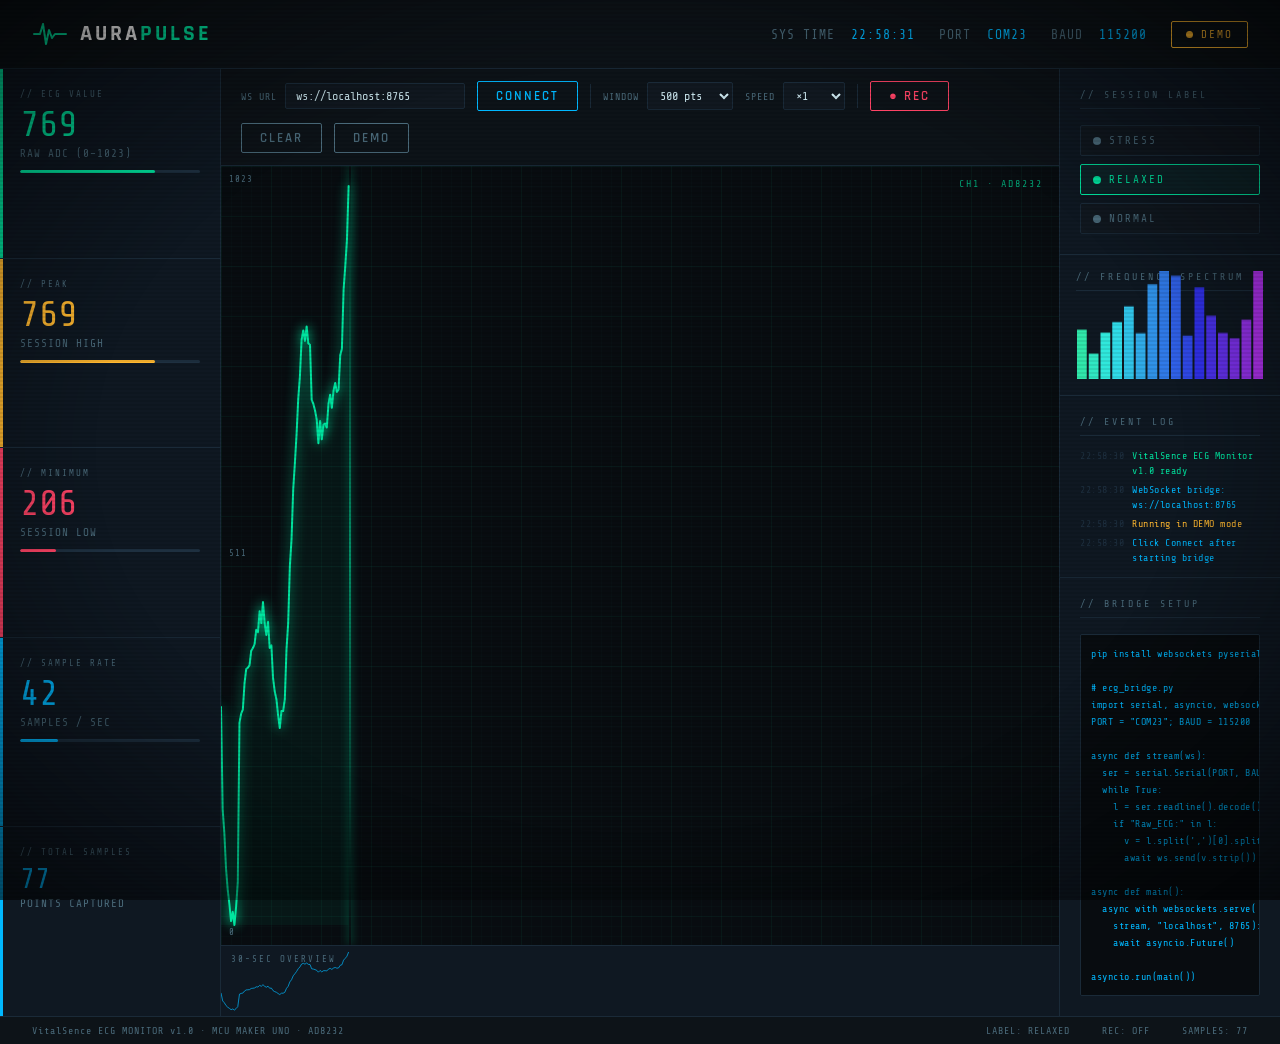
==== ecg_live_view/ecg_viewer.html @ 626c895f "Data archive" ====
<!DOCTYPE html>
<html lang="en">
<head>
<meta charset="UTF-8" />
<meta name="viewport" content="width=device-width, initial-scale=1.0"/>
<title>VitalSence — Live ECG Monitor</title>
<link href="https://fonts.googleapis.com/css2?family=Share+Tech+Mono&family=Rajdhani:wght@300;400;500;600;700&display=swap" rel="stylesheet"/>
<style>
  :root {
    --bg: #080c10;
    --bg2: #0d1318;
    --bg3: #111820;
    --panel: #0f1822;
    --border: #1a2a38;
    --accent: #00e5a0;
    --accent2: #00b8ff;
    --accent3: #ff4466;
    --warn: #ffb830;
    --text: #cde8f0;
    --muted: #4a6a7a;
    --dim: #1e3040;
    --mono: 'Share Tech Mono', monospace;
    --head: 'Rajdhani', sans-serif;
  }

  *, *::before, *::after { box-sizing: border-box; margin: 0; padding: 0; }

  body {
    background: var(--bg);
    color: var(--text);
    font-family: var(--head);
    min-height: 100vh;
    overflow-x: hidden;
    position: relative;
  }

  /* Scanline overlay */
  body::before {
    content: '';
    position: fixed;
    inset: 0;
    background: repeating-linear-gradient(
      0deg,
      transparent,
      transparent 2px,
      rgba(0,0,0,0.08) 2px,
      rgba(0,0,0,0.08) 4px
    );
    pointer-events: none;
    z-index: 1000;
  }

  /* Vignette */
  body::after {
    content: '';
    position: fixed;
    inset: 0;
    background: radial-gradient(ellipse at center, transparent 60%, rgba(0,0,0,0.6) 100%);
    pointer-events: none;
    z-index: 999;
  }

  /* ─── HEADER ─── */
  header {
    display: flex;
    align-items: center;
    justify-content: space-between;
    padding: 1rem 2rem;
    border-bottom: 1px solid var(--border);
    background: var(--bg2);
    position: relative;
  }

  .logo {
    display: flex;
    align-items: center;
    gap: 12px;
  }

  .logo-icon {
    width: 36px; height: 36px;
    position: relative;
  }

  .logo-icon svg { width: 100%; height: 100%; }

  .logo-text {
    font-family: var(--head);
    font-size: 22px;
    font-weight: 700;
    letter-spacing: 3px;
    text-transform: uppercase;
    color: #fff;
  }

  .logo-text span { color: var(--accent); }

  .header-right {
    display: flex;
    align-items: center;
    gap: 1.5rem;
  }

  .time-display {
    font-family: var(--mono);
    font-size: 13px;
    color: var(--muted);
    letter-spacing: 1px;
  }

  #clock { color: var(--accent2); }

  /* status pill */
  .status-pill {
    display: flex;
    align-items: center;
    gap: 8px;
    padding: 6px 14px;
    border-radius: 2px;
    border: 1px solid;
    font-family: var(--mono);
    font-size: 11px;
    letter-spacing: 2px;
    text-transform: uppercase;
    transition: all 0.3s;
  }

  .status-pill.demo { border-color: var(--warn); color: var(--warn); }
  .status-pill.connected { border-color: var(--accent); color: var(--accent); }
  .status-pill.disconnected { border-color: var(--accent3); color: var(--accent3); }

  .dot {
    width: 7px; height: 7px;
    border-radius: 50%;
    background: currentColor;
    animation: blink 1.2s infinite;
  }

  @keyframes blink { 0%,100%{opacity:1} 50%{opacity:0.2} }

  /* ─── LAYOUT ─── */
  .container {
    display: grid;
    grid-template-columns: 220px 1fr 220px;
    grid-template-rows: auto auto auto;
    gap: 1px;
    background: var(--border);
    min-height: calc(100vh - 62px);
  }

  .panel {
    background: var(--panel);
    padding: 1.25rem;
  }

  .panel-label {
    font-family: var(--mono);
    font-size: 10px;
    letter-spacing: 3px;
    color: var(--muted);
    text-transform: uppercase;
    margin-bottom: 1rem;
    padding-bottom: 8px;
    border-bottom: 1px solid var(--border);
  }

  /* ─── VITALS SIDEBAR ─── */
  .sidebar-left {
    grid-column: 1;
    grid-row: 1 / 4;
    display: flex;
    flex-direction: column;
    gap: 1px;
    background: var(--border);
  }

  .vital-block {
    background: var(--panel);
    padding: 1.25rem;
    flex: 1;
    position: relative;
    overflow: hidden;
  }

  .vital-block::before {
    content: '';
    position: absolute;
    left: 0; top: 0; bottom: 0;
    width: 3px;
    background: var(--accent);
  }

  .vital-block.warn::before { background: var(--warn); }
  .vital-block.danger::before { background: var(--accent3); }
  .vital-block.info::before { background: var(--accent2); }

  .vital-label {
    font-family: var(--mono);
    font-size: 9px;
    letter-spacing: 2px;
    color: var(--muted);
    text-transform: uppercase;
    margin-bottom: 0.5rem;
  }

  .vital-value {
    font-family: var(--mono);
    font-size: 36px;
    font-weight: 400;
    line-height: 1;
    color: var(--accent);
    transition: color 0.3s;
  }

  .vital-block.warn .vital-value { color: var(--warn); }
  .vital-block.danger .vital-value { color: var(--accent3); }
  .vital-block.info .vital-value { color: var(--accent2); }

  .vital-unit {
    font-family: var(--mono);
    font-size: 11px;
    color: var(--muted);
    margin-top: 4px;
    letter-spacing: 1px;
  }

  .mini-bar {
    margin-top: 10px;
    height: 3px;
    background: var(--dim);
    border-radius: 2px;
    overflow: hidden;
  }

  .mini-bar-fill {
    height: 100%;
    background: var(--accent);
    border-radius: 2px;
    transition: width 0.4s ease;
  }

  .vital-block.warn .mini-bar-fill { background: var(--warn); }
  .vital-block.danger .mini-bar-fill { background: var(--accent3); }
  .vital-block.info .mini-bar-fill { background: var(--accent2); }

  /* ─── MAIN ECG ─── */
  .main-area {
    grid-column: 2;
    grid-row: 1 / 4;
    display: flex;
    flex-direction: column;
    background: var(--border);
    gap: 1px;
  }

  .ecg-container {
    background: var(--bg);
    position: relative;
    flex: 1;
    overflow: hidden;
  }

  /* ECG grid lines */
  .ecg-grid {
    position: absolute;
    inset: 0;
    background-image:
      linear-gradient(rgba(0,229,160,0.04) 1px, transparent 1px),
      linear-gradient(90deg, rgba(0,229,160,0.04) 1px, transparent 1px),
      linear-gradient(rgba(0,229,160,0.02) 1px, transparent 1px),
      linear-gradient(90deg, rgba(0,229,160,0.02) 1px, transparent 1px);
    background-size: 50px 50px, 50px 50px, 10px 10px, 10px 10px;
    pointer-events: none;
  }

  #ecgCanvas {
    position: absolute;
    inset: 0;
    width: 100%;
    height: 100%;
  }

  /* Sweep line glow */
  #sweepLine {
    position: absolute;
    top: 0; bottom: 0;
    width: 2px;
    background: linear-gradient(to bottom, transparent, var(--accent), transparent);
    opacity: 0.6;
    pointer-events: none;
    box-shadow: 0 0 8px var(--accent);
  }

  .ecg-label-y {
    position: absolute;
    left: 8px;
    font-family: var(--mono);
    font-size: 9px;
    color: var(--muted);
    letter-spacing: 1px;
    pointer-events: none;
  }

  .channel-tag {
    position: absolute;
    top: 12px;
    right: 16px;
    font-family: var(--mono);
    font-size: 10px;
    color: var(--accent);
    letter-spacing: 2px;
    opacity: 0.7;
    pointer-events: none;
  }

  /* mini sparkline strip */
  .sparkline-panel {
    background: var(--panel);
    height: 70px;
    position: relative;
    overflow: hidden;
  }

  #sparkCanvas {
    position: absolute;
    inset: 0;
    width: 100%; height: 100%;
  }

  .spark-label {
    position: absolute;
    left: 10px; top: 8px;
    font-family: var(--mono);
    font-size: 9px;
    color: var(--muted);
    letter-spacing: 2px;
    text-transform: uppercase;
  }

  /* toolbar */
  .toolbar {
    background: var(--bg2);
    padding: 0.75rem 1.25rem;
    display: flex;
    align-items: center;
    gap: 12px;
    flex-wrap: wrap;
  }

  .toolbar-group {
    display: flex;
    align-items: center;
    gap: 8px;
  }

  .tb-label {
    font-family: var(--mono);
    font-size: 10px;
    color: var(--muted);
    letter-spacing: 1px;
    text-transform: uppercase;
    white-space: nowrap;
  }

  .tb-input {
    background: var(--bg3);
    border: 1px solid var(--border);
    color: var(--text);
    font-family: var(--mono);
    font-size: 12px;
    padding: 5px 10px;
    border-radius: 2px;
    outline: none;
    transition: border-color 0.2s;
  }

  .tb-input:focus { border-color: var(--accent2); }

  .tb-select {
    background: var(--bg3);
    border: 1px solid var(--border);
    color: var(--text);
    font-family: var(--mono);
    font-size: 12px;
    padding: 5px 8px;
    border-radius: 2px;
    outline: none;
    cursor: pointer;
  }

  .btn {
    font-family: var(--head);
    font-size: 13px;
    font-weight: 600;
    letter-spacing: 2px;
    text-transform: uppercase;
    padding: 6px 18px;
    border: 1px solid;
    background: transparent;
    cursor: pointer;
    border-radius: 2px;
    transition: all 0.2s;
  }

  .btn-connect { border-color: var(--accent2); color: var(--accent2); }
  .btn-connect:hover { background: rgba(0,184,255,0.1); }
  .btn-connect.active { background: rgba(0,184,255,0.15); border-color: var(--accent2); }

  .btn-record { border-color: var(--accent3); color: var(--accent3); }
  .btn-record:hover { background: rgba(255,68,102,0.1); }
  .btn-record.recording { background: rgba(255,68,102,0.15); animation: rec-pulse 1s infinite; }

  @keyframes rec-pulse { 0%,100%{box-shadow:0 0 0 0 rgba(255,68,102,0.4)} 50%{box-shadow:0 0 0 6px rgba(255,68,102,0)} }

  .btn-clear { border-color: var(--muted); color: var(--muted); }
  .btn-clear:hover { border-color: var(--text); color: var(--text); }

  .divider { width: 1px; height: 24px; background: var(--border); }

  /* ─── RIGHT SIDEBAR ─── */
  .sidebar-right {
    grid-column: 3;
    grid-row: 1 / 4;
    display: flex;
    flex-direction: column;
    background: var(--border);
    gap: 1px;
  }

  /* Log panel */
  .log-panel {
    background: var(--panel);
    flex: 1;
    display: flex;
    flex-direction: column;
    overflow: hidden;
  }

  .log-panel .panel-label { margin: 1.25rem 1.25rem 0; padding-bottom: 8px; border-bottom: 1px solid var(--border); margin-bottom: 0; }

  .log-entries {
    flex: 1;
    overflow-y: auto;
    padding: 0.75rem 1.25rem;
    display: flex;
    flex-direction: column;
    gap: 4px;
  }

  .log-entries::-webkit-scrollbar { width: 4px; }
  .log-entries::-webkit-scrollbar-track { background: var(--bg); }
  .log-entries::-webkit-scrollbar-thumb { background: var(--dim); border-radius: 2px; }

  .log-entry {
    font-family: var(--mono);
    font-size: 10px;
    letter-spacing: 0.5px;
    color: var(--muted);
    display: flex;
    gap: 8px;
    align-items: flex-start;
    line-height: 1.5;
    animation: fadeIn 0.3s ease;
  }

  @keyframes fadeIn { from { opacity: 0; transform: translateY(4px); } to { opacity: 1; transform: none; } }

  .log-time { color: var(--dim); flex-shrink: 0; }
  .log-entry.ok .log-msg { color: var(--accent); }
  .log-entry.warn .log-msg { color: var(--warn); }
  .log-entry.err .log-msg { color: var(--accent3); }
  .log-entry.info .log-msg { color: var(--accent2); }

  /* FFT mini panel */
  .fft-panel {
    background: var(--panel);
    padding: 1rem;
    height: 140px;
    position: relative;
    overflow: hidden;
  }

  #fftCanvas {
    position: absolute;
    inset: 1rem;
    width: calc(100% - 2rem);
    height: calc(100% - 2rem);
  }

  /* Label strip panel */
  .label-panel {
    background: var(--panel);
    padding: 1.25rem;
  }

  .label-btns {
    display: flex;
    flex-direction: column;
    gap: 8px;
    margin-top: 10px;
  }

  .label-btn {
    font-family: var(--mono);
    font-size: 11px;
    letter-spacing: 2px;
    text-transform: uppercase;
    padding: 8px 12px;
    border: 1px solid var(--border);
    background: var(--bg3);
    color: var(--muted);
    cursor: pointer;
    border-radius: 2px;
    text-align: left;
    transition: all 0.2s;
    display: flex;
    align-items: center;
    gap: 8px;
  }

  .label-btn:hover { border-color: var(--accent2); color: var(--text); }
  .label-btn.active { border-color: var(--accent); color: var(--accent); background: rgba(0,229,160,0.05); }
  .label-btn.stress.active { border-color: var(--accent3); color: var(--accent3); background: rgba(255,68,102,0.05); }
  .label-btn.relaxed.active { border-color: var(--accent); color: var(--accent); background: rgba(0,229,160,0.05); }
  .label-btn.normal.active { border-color: var(--accent2); color: var(--accent2); background: rgba(0,184,255,0.05); }

  .label-dot { width: 8px; height: 8px; border-radius: 50%; background: currentColor; }

  /* Bridge instructions */
  .bridge-panel {
    background: var(--panel);
    padding: 1.25rem;
  }

  .code-block {
    background: var(--bg);
    border: 1px solid var(--border);
    border-radius: 2px;
    padding: 10px;
    font-family: var(--mono);
    font-size: 10px;
    color: var(--accent2);
    letter-spacing: 0.5px;
    line-height: 1.7;
    margin-top: 10px;
    white-space: pre;
    overflow-x: auto;
  }

  /* Footer */
  footer {
    grid-column: 1 / 4;
    background: var(--bg2);
    border-top: 1px solid var(--border);
    padding: 0.5rem 2rem;
    display: flex;
    align-items: center;
    justify-content: space-between;
    font-family: var(--mono);
    font-size: 10px;
    color: var(--muted);
    letter-spacing: 1px;
  }

  .footer-right { display: flex; gap: 2rem; }

  /* Pulse animation on the ECG value */
  @keyframes pulse-green {
    0% { text-shadow: 0 0 0 transparent; }
    50% { text-shadow: 0 0 12px var(--accent); }
    100% { text-shadow: 0 0 0 transparent; }
  }

  .pulse { animation: pulse-green 0.2s ease; }

  /* Alert overlay */
  .alert-banner {
    display: none;
    position: fixed;
    bottom: 60px;
    left: 50%;
    transform: translateX(-50%);
    background: var(--bg2);
    border: 1px solid var(--accent3);
    color: var(--accent3);
    font-family: var(--mono);
    font-size: 12px;
    letter-spacing: 2px;
    padding: 10px 24px;
    border-radius: 2px;
    z-index: 900;
    animation: slideUp 0.3s ease;
    text-transform: uppercase;
  }

  @keyframes slideUp { from { opacity: 0; transform: translateX(-50%) translateY(10px); } to { opacity: 1; transform: translateX(-50%) translateY(0); } }
</style>
</head>
<body>

<!-- ─── HEADER ─── -->
<header>
  <div class="logo">
    <div class="logo-icon">
      <svg viewBox="0 0 36 36" fill="none">
        <rect width="36" height="36" rx="3" fill="#0d1318"/>
        <polyline points="2,18 8,18 11,8 14,28 17,14 20,22 23,18 34,18"
          stroke="#00e5a0" stroke-width="2" stroke-linecap="round" stroke-linejoin="round"/>
      </svg>
    </div>
    <div class="logo-text">Aura<span>Pulse</span></div>
  </div>
  <div class="header-right">
    <div class="time-display">SYS TIME &nbsp;<span id="clock">--:--:--</span></div>
    <div class="time-display">PORT &nbsp;<span style="color:var(--accent2)">COM23</span></div>
    <div class="time-display">BAUD &nbsp;<span style="color:var(--accent2)">115200</span></div>
    <div class="status-pill demo" id="statusPill">
      <div class="dot"></div>
      <span id="statusText">DEMO</span>
    </div>
  </div>
</header>

<!-- ─── MAIN GRID ─── -->
<div class="container">

  <!-- LEFT SIDEBAR -->
  <div class="sidebar-left">
    <div class="vital-block">
      <div class="vital-label">// ECG VALUE</div>
      <div class="vital-value" id="vCurrent">—</div>
      <div class="vital-unit">RAW ADC (0–1023)</div>
      <div class="mini-bar"><div class="mini-bar-fill" id="barCurrent" style="width:50%"></div></div>
    </div>
    <div class="vital-block warn">
      <div class="vital-label">// PEAK</div>
      <div class="vital-value" id="vPeak">—</div>
      <div class="vital-unit">SESSION HIGH</div>
      <div class="mini-bar"><div class="mini-bar-fill" id="barPeak" style="width:80%"></div></div>
    </div>
    <div class="vital-block danger">
      <div class="vital-label">// MINIMUM</div>
      <div class="vital-value" id="vMin">—</div>
      <div class="vital-unit">SESSION LOW</div>
      <div class="mini-bar"><div class="mini-bar-fill" id="barMin" style="width:20%"></div></div>
    </div>
    <div class="vital-block info">
      <div class="vital-label">// SAMPLE RATE</div>
      <div class="vital-value" id="vSps">—</div>
      <div class="vital-unit">SAMPLES / SEC</div>
      <div class="mini-bar"><div class="mini-bar-fill" id="barSps" style="width:0%"></div></div>
    </div>
    <div class="vital-block info" style="--accent:var(--accent2)">
      <div class="vital-label">// TOTAL SAMPLES</div>
      <div class="vital-value" id="vTotal" style="color:var(--accent2);font-size:28px">0</div>
      <div class="vital-unit">POINTS CAPTURED</div>
    </div>
  </div>

  <!-- MAIN ECG AREA -->
  <div class="main-area">

    <!-- TOOLBAR -->
    <div class="toolbar">
      <div class="toolbar-group">
        <span class="tb-label">WS URL</span>
        <input class="tb-input" id="wsUrl" type="text" value="ws://localhost:8765" style="width:180px"/>
      </div>
      <button class="btn btn-connect" id="connectBtn" onclick="toggleConnect()">Connect</button>
      <div class="divider"></div>
      <div class="toolbar-group">
        <span class="tb-label">Window</span>
        <select class="tb-select" id="windowSel" onchange="updateWindow()">
          <option value="200">200 pts</option>
          <option value="500" selected>500 pts</option>
          <option value="1000">1000 pts</option>
          <option value="2000">2000 pts</option>
        </select>
      </div>
      <div class="toolbar-group">
        <span class="tb-label">Speed</span>
        <select class="tb-select" id="speedSel">
          <option value="1">×1</option>
          <option value="2">×2</option>
          <option value="0.5">×0.5</option>
        </select>
      </div>
      <div class="divider"></div>
      <button class="btn btn-record" id="recordBtn" onclick="toggleRecord()">● Rec</button>
      <button class="btn btn-clear" onclick="clearAll()">Clear</button>
      <button class="btn btn-clear" onclick="toggleDemo()">Demo</button>
    </div>

    <!-- MAIN CANVAS -->
    <div class="ecg-container" style="flex:1">
      <div class="ecg-grid"></div>
      <canvas id="ecgCanvas"></canvas>
      <div id="sweepLine"></div>
      <div class="ecg-label-y" style="top:8px">1023</div>
      <div class="ecg-label-y" style="top:calc(50% - 8px)">511</div>
      <div class="ecg-label-y" style="bottom:8px">0</div>
      <div class="channel-tag">CH1 · AD8232</div>
    </div>

    <!-- SPARKLINE -->
    <div class="sparkline-panel">
      <div class="spark-label">30-SEC OVERVIEW</div>
      <canvas id="sparkCanvas"></canvas>
    </div>

  </div>

  <!-- RIGHT SIDEBAR -->
  <div class="sidebar-right">

    <!-- LABEL PANEL -->
    <div class="label-panel">
      <div class="panel-label">// Session Label</div>
      <div class="label-btns">
        <button class="label-btn stress" id="lbl-stress" onclick="setLabel('stress')">
          <div class="label-dot"></div> Stress
        </button>
        <button class="label-btn relaxed active" id="lbl-relaxed" onclick="setLabel('relaxed')">
          <div class="label-dot"></div> Relaxed
        </button>
        <button class="label-btn normal" id="lbl-normal" onclick="setLabel('normal')">
          <div class="label-dot"></div> Normal
        </button>
      </div>
    </div>

    <!-- FFT PANEL -->
    <div class="fft-panel">
      <div class="panel-label" style="margin:0 0 8px">// Frequency Spectrum</div>
      <canvas id="fftCanvas"></canvas>
    </div>

    <!-- LOG PANEL -->
    <div class="log-panel">
      <div class="panel-label">// Event Log</div>
      <div class="log-entries" id="logEntries"></div>
    </div>

    <!-- BRIDGE INSTRUCTIONS -->
    <div class="bridge-panel">
      <div class="panel-label">// Bridge Setup</div>
      <div class="code-block">pip install websockets pyserial

# ecg_bridge.py
import serial, asyncio, websockets
PORT = "COM23"; BAUD = 115200

async def stream(ws):
  ser = serial.Serial(PORT, BAUD)
  while True:
    l = ser.readline().decode()
    if "Raw_ECG:" in l:
      v = l.split(',')[0].split(':')[1]
      await ws.send(v.strip())

async def main():
  async with websockets.serve(
    stream, "localhost", 8765):
    await asyncio.Future()

asyncio.run(main())</div>
    </div>

  </div>

</div>

<!-- FOOTER -->
<footer>
  <span>VitalSence ECG MONITOR v1.0 · MCU MAKER UNO · AD8232</span>
  <div class="footer-right">
    <span id="footLabel">LABEL: RELAXED</span>
    <span id="footRecording">REC: OFF</span>
    <span id="footSamples">SAMPLES: 0</span>
  </div>
</footer>

<div class="alert-banner" id="alertBanner"></div>

<script>
// ─── STATE ───────────────────────────────────────────────────────
let buf = [], MAX = 500;
let peak = -Infinity, minVal = Infinity;
let totalSamples = 0, spsCount = 0, sps = 0;
let lastSecond = Date.now();
let ws = null, connected = false;
let demoMode = true, demoTimer = null;
let recording = false, recordedData = [];
let currentLabel = 'relaxed';
let sweepPos = 0;
let animFrame;

// ─── CANVAS SETUP ────────────────────────────────────────────────
const ecgCanvas = document.getElementById('ecgCanvas');
const ctx = ecgCanvas.getContext('2d');
const sparkCanvas = document.getElementById('sparkCanvas');
const sCtx = sparkCanvas.getContext('2d');
const fftCanvas = document.getElementById('fftCanvas');
const fCtx = fftCanvas.getContext('2d');

function resizeCanvases() {
  const ecgEl = ecgCanvas.parentElement;
  ecgCanvas.width = ecgEl.offsetWidth;
  ecgCanvas.height = ecgEl.offsetHeight;
  sparkCanvas.width = sparkCanvas.parentElement.offsetWidth;
  sparkCanvas.height = sparkCanvas.parentElement.offsetHeight;
  fftCanvas.width = fftCanvas.parentElement.offsetWidth - 32;
  fftCanvas.height = fftCanvas.parentElement.offsetHeight - 40;
}

window.addEventListener('resize', resizeCanvases);
setTimeout(resizeCanvases, 100);

// ─── CLOCK ───────────────────────────────────────────────────────
function updateClock() {
  document.getElementById('clock').textContent = new Date().toTimeString().slice(0,8);
}
setInterval(updateClock, 1000);
updateClock();

// ─── LOG ─────────────────────────────────────────────────────────
function log(msg, type='info') {
  const entries = document.getElementById('logEntries');
  const t = new Date().toTimeString().slice(0,8);
  const div = document.createElement('div');
  div.className = 'log-entry ' + type;
  div.innerHTML = `<span class="log-time">${t}</span><span class="log-msg">${msg}</span>`;
  entries.appendChild(div);
  entries.scrollTop = entries.scrollHeight;
  if (entries.children.length > 60) entries.removeChild(entries.firstChild);
}

// ─── DATA POINT ──────────────────────────────────────────────────
function addPoint(v) {
  v = Math.max(0, Math.min(1023, parseInt(v)));
  if (isNaN(v)) return;

  buf.push(v);
  if (buf.length > MAX) buf.shift();
  totalSamples++;
  spsCount++;

  if (v > peak) { peak = v; }
  if (v < minVal) { minVal = v; }

  if (recording) recordedData.push({ t: Date.now(), v, label: currentLabel });

  const now = Date.now();
  if (now - lastSecond >= 1000) {
    sps = spsCount; spsCount = 0; lastSecond = now;
    document.getElementById('vSps').textContent = sps;
    document.getElementById('barSps').style.width = Math.min(100, sps / 2) + '%';
  }

  // Update vitals
  document.getElementById('vCurrent').textContent = v;
  document.getElementById('barCurrent').style.width = (v / 1023 * 100) + '%';
  document.getElementById('vPeak').textContent = peak === -Infinity ? '—' : peak;
  document.getElementById('barPeak').style.width = peak === -Infinity ? '0%' : (peak / 1023 * 100) + '%';
  document.getElementById('vMin').textContent = minVal === Infinity ? '—' : minVal;
  document.getElementById('barMin').style.width = minVal === Infinity ? '0%' : (minVal / 1023 * 100) + '%';
  document.getElementById('vTotal').textContent = totalSamples.toLocaleString();
  document.getElementById('footSamples').textContent = 'SAMPLES: ' + totalSamples.toLocaleString();
}

// ─── DRAW ECG ────────────────────────────────────────────────────
function drawECG() {
  const W = ecgCanvas.width, H = ecgCanvas.height;
  ctx.clearRect(0, 0, W, H);
  if (buf.length < 2) { requestAnimationFrame(drawECG); return; }

  // Fade trailing fill
  ctx.fillStyle = 'rgba(8,12,16,0.0)';
  ctx.fillRect(0, 0, W, H);

  const pad = 20;
  const mn = Math.min(...buf), mx = Math.max(...buf);
  const range = mx - mn || 1;

  // Glow line
  ctx.shadowBlur = 12;
  ctx.shadowColor = '#00e5a0';
  ctx.beginPath();
  ctx.strokeStyle = '#00e5a0';
  ctx.lineWidth = 2;
  ctx.lineJoin = 'round';
  ctx.lineCap = 'round';

  buf.forEach((v, i) => {
    const x = (i / (MAX - 1)) * W;
    const y = pad + (1 - (v - mn) / range) * (H - pad * 2);
    i === 0 ? ctx.moveTo(x, y) : ctx.lineTo(x, y);
  });
  ctx.stroke();
  ctx.shadowBlur = 0;

  // Fill area
  ctx.beginPath();
  ctx.strokeStyle = 'transparent';
  buf.forEach((v, i) => {
    const x = (i / (MAX - 1)) * W;
    const y = pad + (1 - (v - mn) / range) * (H - pad * 2);
    i === 0 ? ctx.moveTo(x, y) : ctx.lineTo(x, y);
  });
  const lastX = ((buf.length - 1) / (MAX - 1)) * W;
  ctx.lineTo(lastX, H - pad);
  ctx.lineTo(0, H - pad);
  ctx.closePath();
  ctx.fillStyle = 'rgba(0,229,160,0.05)';
  ctx.fill();

  // Zero line
  ctx.beginPath();
  ctx.strokeStyle = 'rgba(0,229,160,0.1)';
  ctx.lineWidth = 1;
  const zy = pad + (1 - (0 - mn) / range) * (H - pad * 2);
  ctx.moveTo(0, zy); ctx.lineTo(W, zy);
  ctx.stroke();

  // Sweep line position
  const sx = ((buf.length - 1) / (MAX - 1)) * W;
  document.getElementById('sweepLine').style.left = sx + 'px';

  // Draw spark
  drawSpark();
  drawFFT();

  animFrame = requestAnimationFrame(drawECG);
}

// ─── SPARKLINE ───────────────────────────────────────────────────
function drawSpark() {
  const W = sparkCanvas.width, H = sparkCanvas.height;
  sCtx.clearRect(0, 0, W, H);
  if (buf.length < 2) return;

  const mn = Math.min(...buf), mx = Math.max(...buf);
  const range = mx - mn || 1;
  const pad = 6;

  sCtx.beginPath();
  sCtx.strokeStyle = 'rgba(0,184,255,0.7)';
  sCtx.lineWidth = 1;
  buf.forEach((v, i) => {
    const x = (i / (MAX - 1)) * W;
    const y = pad + (1 - (v - mn) / range) * (H - pad * 2);
    i === 0 ? sCtx.moveTo(x, y) : sCtx.lineTo(x, y);
  });
  sCtx.stroke();
}

// ─── SIMPLE FFT BAR CHART ────────────────────────────────────────
function drawFFT() {
  const W = fftCanvas.width, H = fftCanvas.height;
  if (W <= 0 || H <= 0) return;
  fCtx.clearRect(0, 0, W, H);
  if (buf.length < 64) return;

  const N = 64;
  const slice = buf.slice(-N);
  const bars = 16;
  const barW = W / bars - 2;

  for (let b = 0; b < bars; b++) {
    let sum = 0;
    const start = Math.floor(b * N / bars);
    const end = Math.floor((b + 1) * N / bars);
    for (let i = start; i < end; i++) {
      const dx = slice[i] - (slice[i - 1] || slice[i]);
      sum += dx * dx;
    }
    const amp = Math.sqrt(sum / (end - start)) / 50;
    const h = Math.min(H, amp * H * 2);
    const x = b * (W / bars) + 1;
    const hue = 160 + b * 8;
    fCtx.fillStyle = `hsl(${hue}, 80%, 55%)`;
    fCtx.fillRect(x, H - h, barW, h);
  }
}

// ─── DEMO ────────────────────────────────────────────────────────
function demoTick() {
  const t = Date.now() / 1000;
  const speed = parseFloat(document.getElementById('speedSel').value) || 1;
  const v = Math.round(
    512 +
    200 * Math.sin(t * 1.5 * speed) +
    80  * Math.sin(t * 9 * speed) +
    30  * Math.sin(t * 15 * speed) +
    (Math.random() - 0.5) * 20
  );
  addPoint(v);
  demoTimer = setTimeout(demoTick, 16);
}

function toggleDemo() {
  demoMode = !demoMode;
  if (demoMode) {
    demoTick();
    setStatus('demo');
    log('Demo mode enabled', 'warn');
  } else {
    clearTimeout(demoTimer);
    log('Demo mode disabled', 'info');
  }
}

// ─── WEBSOCKET ───────────────────────────────────────────────────
function toggleConnect() {
  if (connected) {
    ws && ws.close();
    return;
  }
  const url = document.getElementById('wsUrl').value.trim();
  try {
    ws = new WebSocket(url);
    ws.onopen = () => {
      connected = true;
      demoMode = false;
      clearTimeout(demoTimer);
      setStatus('connected');
      document.getElementById('connectBtn').textContent = 'Disconnect';
      document.getElementById('connectBtn').classList.add('active');
      log('Connected → ' + url, 'ok');
    };
    ws.onmessage = e => addPoint(e.data.trim());
    ws.onerror = () => log('Connection error. Is bridge running?', 'err');
    ws.onclose = () => {
      connected = false;
      setStatus('disconnected');
      document.getElementById('connectBtn').textContent = 'Connect';
      document.getElementById('connectBtn').classList.remove('active');
      log('Disconnected from bridge', 'warn');
    };
  } catch(e) { log('Invalid WebSocket URL', 'err'); }
}

// ─── STATUS ──────────────────────────────────────────────────────
function setStatus(s) {
  const pill = document.getElementById('statusPill');
  const txt = document.getElementById('statusText');
  pill.className = 'status-pill ' + s;
  txt.textContent = s.toUpperCase();
}

// ─── RECORD ──────────────────────────────────────────────────────
function toggleRecord() {
  recording = !recording;
  const btn = document.getElementById('recordBtn');
  if (recording) {
    recordedData = [];
    btn.classList.add('recording');
    btn.textContent = '■ Stop';
    log('Recording started [' + currentLabel.toUpperCase() + ']', 'ok');
    document.getElementById('footRecording').textContent = 'REC: ON ●';
  } else {
    btn.classList.remove('recording');
    btn.textContent = '● Rec';
    log('Recording stopped. ' + recordedData.length + ' pts saved.', 'warn');
    document.getElementById('footRecording').textContent = 'REC: OFF';
    if (recordedData.length > 0) exportCSV();
  }
}

function exportCSV() {
  const rows = ['timestamp,raw_ecg,label', ...recordedData.map(d => `${d.t},${d.v},${d.label}`)];
  const blob = new Blob([rows.join('\n')], { type: 'text/csv' });
  const a = document.createElement('a');
  a.href = URL.createObjectURL(blob);
  a.download = `ecg_${currentLabel}_${Date.now()}.csv`;
  a.click();
  log('CSV exported: ecg_' + currentLabel + '_' + Date.now() + '.csv', 'ok');
}

// ─── LABEL ───────────────────────────────────────────────────────
function setLabel(label) {
  currentLabel = label;
  ['stress', 'relaxed', 'normal'].forEach(l => {
    document.getElementById('lbl-' + l).className = 'label-btn ' + l + (l === label ? ' active' : '');
  });
  document.getElementById('footLabel').textContent = 'LABEL: ' + label.toUpperCase();
  log('Label set → ' + label.toUpperCase(), 'info');
}

// ─── CONTROLS ────────────────────────────────────────────────────
function updateWindow() {
  MAX = parseInt(document.getElementById('windowSel').value);
  while (buf.length > MAX) buf.shift();
}

function clearAll() {
  buf = []; peak = -Infinity; minVal = Infinity; totalSamples = 0;
  document.getElementById('vCurrent').textContent = '—';
  document.getElementById('vPeak').textContent = '—';
  document.getElementById('vMin').textContent = '—';
  document.getElementById('vTotal').textContent = '0';
  log('Display cleared', 'warn');
}

// ─── ALERT ───────────────────────────────────────────────────────
function showAlert(msg) {
  const b = document.getElementById('alertBanner');
  b.textContent = msg;
  b.style.display = 'block';
  setTimeout(() => { b.style.display = 'none'; }, 3000);
}

// ─── BOOT ────────────────────────────────────────────────────────
log('VitalSence ECG Monitor v1.0 ready', 'ok');
log('WebSocket bridge: ws://localhost:8765', 'info');
log('Running in DEMO mode', 'warn');
log('Click Connect after starting bridge', 'info');

demoTick();
drawECG();
</script>
</body>
</html>
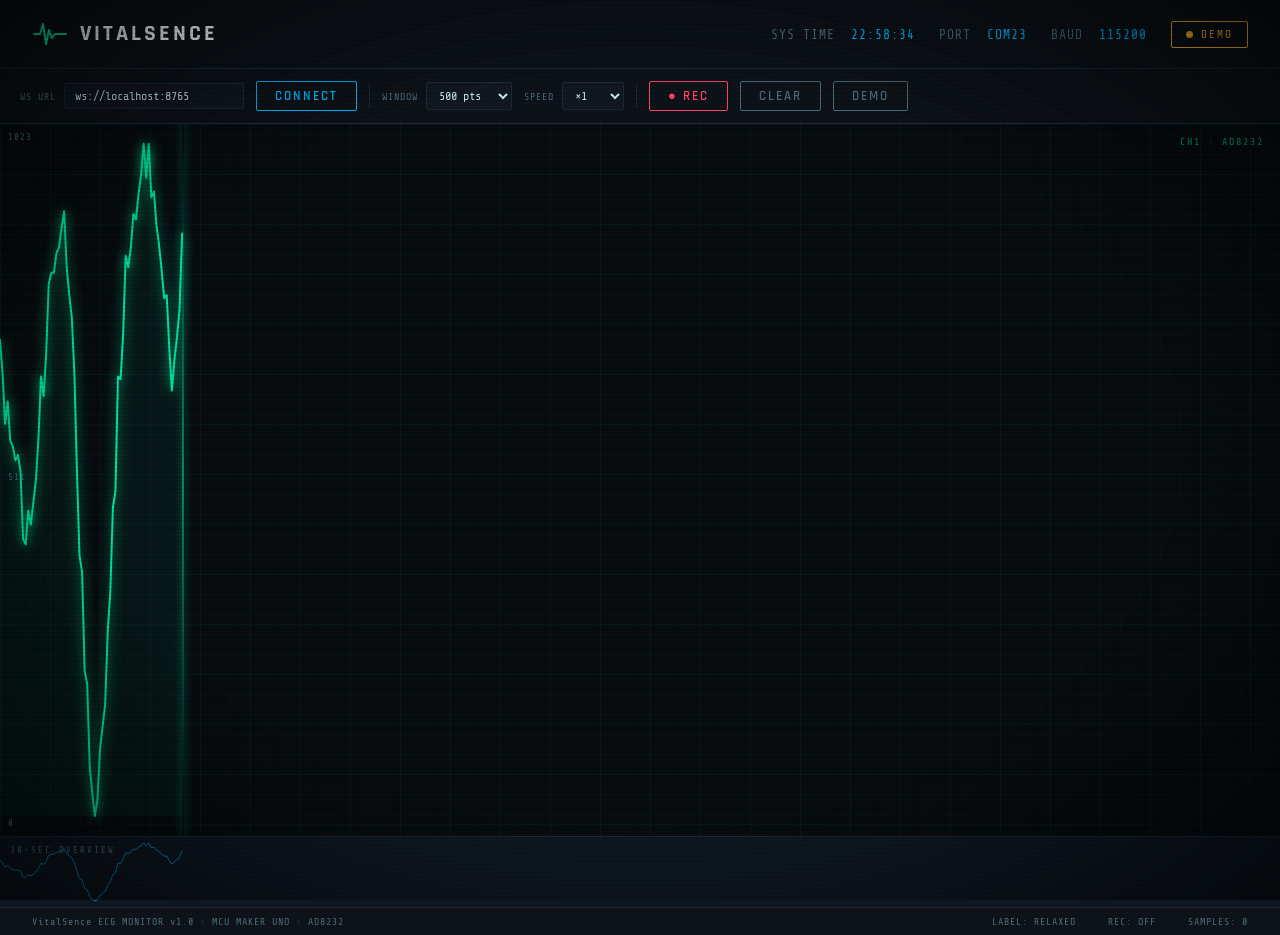
==== commit 13b81542: "Merged changes" ====
--- a/ecg_live_view/ecg_viewer.html
+++ b/ecg_live_view/ecg_viewer.html
@@ -141,7 +141,7 @@
   /* ─── LAYOUT ─── */
   .container {
     display: grid;
-    grid-template-columns: 220px 1fr 220px;
+    grid-template-columns: 1fr;
     grid-template-rows: auto auto auto;
     gap: 1px;
     background: var(--border);
@@ -166,9 +166,9 @@
 
   /* ─── VITALS SIDEBAR ─── */
   .sidebar-left {
+    display: none;
     grid-column: 1;
     grid-row: 1 / 4;
-    display: flex;
     flex-direction: column;
     gap: 1px;
     background: var(--border);
@@ -245,7 +245,7 @@
 
   /* ─── MAIN ECG ─── */
   .main-area {
-    grid-column: 2;
+    grid-column: 1;
     grid-row: 1 / 4;
     display: flex;
     flex-direction: column;
@@ -419,9 +419,9 @@
 
   /* ─── RIGHT SIDEBAR ─── */
   .sidebar-right {
+    display: none;
     grid-column: 3;
     grid-row: 1 / 4;
-    display: flex;
     flex-direction: column;
     background: var(--border);
     gap: 1px;
@@ -549,7 +549,7 @@
 
   /* Footer */
   footer {
-    grid-column: 1 / 4;
+    grid-column: 1 / 2;
     background: var(--bg2);
     border-top: 1px solid var(--border);
     padding: 0.5rem 2rem;
@@ -608,7 +608,7 @@
           stroke="#00e5a0" stroke-width="2" stroke-linecap="round" stroke-linejoin="round"/>
       </svg>
     </div>
-    <div class="logo-text">Aura<span>Pulse</span></div>
+    <div class="logo-text">VitalSence</div>
   </div>
   <div class="header-right">
     <div class="time-display">SYS TIME &nbsp;<span id="clock">--:--:--</span></div>
@@ -825,14 +825,16 @@
 
 // ─── LOG ─────────────────────────────────────────────────────────
 function log(msg, type='info') {
-  const entries = document.getElementById('logEntries');
-  const t = new Date().toTimeString().slice(0,8);
-  const div = document.createElement('div');
-  div.className = 'log-entry ' + type;
-  div.innerHTML = `<span class="log-time">${t}</span><span class="log-msg">${msg}</span>`;
-  entries.appendChild(div);
-  entries.scrollTop = entries.scrollHeight;
-  if (entries.children.length > 60) entries.removeChild(entries.firstChild);
+  // Sidebar log hidden - console output only
+  console.log(`[${type.toUpperCase()}] ${msg}`);
+  // const entries = document.getElementById('logEntries');
+  // const t = new Date().toTimeString().slice(0,8);
+  // const div = document.createElement('div');
+  // div.className = 'log-entry ' + type;
+  // div.innerHTML = `<span class="log-time">${t}</span><span class="log-msg">${msg}</span>`;
+  // entries.appendChild(div);
+  // entries.scrollTop = entries.scrollHeight;
+  // if (entries.children.length > 60) entries.removeChild(entries.firstChild);
 }
 
 // ─── DATA POINT ──────────────────────────────────────────────────
@@ -853,19 +855,20 @@
   const now = Date.now();
   if (now - lastSecond >= 1000) {
     sps = spsCount; spsCount = 0; lastSecond = now;
-    document.getElementById('vSps').textContent = sps;
-    document.getElementById('barSps').style.width = Math.min(100, sps / 2) + '%';
-  }
-
-  // Update vitals
-  document.getElementById('vCurrent').textContent = v;
-  document.getElementById('barCurrent').style.width = (v / 1023 * 100) + '%';
-  document.getElementById('vPeak').textContent = peak === -Infinity ? '—' : peak;
-  document.getElementById('barPeak').style.width = peak === -Infinity ? '0%' : (peak / 1023 * 100) + '%';
-  document.getElementById('vMin').textContent = minVal === Infinity ? '—' : minVal;
-  document.getElementById('barMin').style.width = minVal === Infinity ? '0%' : (minVal / 1023 * 100) + '%';
-  document.getElementById('vTotal').textContent = totalSamples.toLocaleString();
-  document.getElementById('footSamples').textContent = 'SAMPLES: ' + totalSamples.toLocaleString();
+    // Sidebar hidden - vitals display disabled
+    // document.getElementById('vSps').textContent = sps;
+    // document.getElementById('barSps').style.width = Math.min(100, sps / 2) + '%';
+  }
+
+  // Sidebar hidden - vitals display disabled
+  // document.getElementById('vCurrent').textContent = v;
+  // document.getElementById('barCurrent').style.width = (v / 1023 * 100) + '%';
+  // document.getElementById('vPeak').textContent = peak === -Infinity ? '—' : peak;
+  // document.getElementById('barPeak').style.width = peak === -Infinity ? '0%' : (peak / 1023 * 100) + '%';
+  // document.getElementById('vMin').textContent = minVal === Infinity ? '—' : minVal;
+  // document.getElementById('barMin').style.width = minVal === Infinity ? '0%' : (minVal / 1023 * 100) + '%';
+  // document.getElementById('vTotal').textContent = totalSamples.toLocaleString();
+  // document.getElementById('footSamples').textContent = 'SAMPLES: ' + totalSamples.toLocaleString();
 }
 
 // ─── DRAW ECG ────────────────────────────────────────────────────
@@ -1080,11 +1083,9 @@
 // ─── LABEL ───────────────────────────────────────────────────────
 function setLabel(label) {
   currentLabel = label;
-  ['stress', 'relaxed', 'normal'].forEach(l => {
-    document.getElementById('lbl-' + l).className = 'label-btn ' + l + (l === label ? ' active' : '');
-  });
-  document.getElementById('footLabel').textContent = 'LABEL: ' + label.toUpperCase();
-  log('Label set → ' + label.toUpperCase(), 'info');
+  // Sidebar hidden - label buttons removed
+  // document.getElementById('footLabel').textContent = 'LABEL: ' + label.toUpperCase();
+  // log('Label set → ' + label.toUpperCase(), 'info');
 }
 
 // ─── CONTROLS ────────────────────────────────────────────────────
@@ -1095,10 +1096,11 @@
 
 function clearAll() {
   buf = []; peak = -Infinity; minVal = Infinity; totalSamples = 0;
-  document.getElementById('vCurrent').textContent = '—';
-  document.getElementById('vPeak').textContent = '—';
-  document.getElementById('vMin').textContent = '—';
-  document.getElementById('vTotal').textContent = '0';
+  // Sidebar hidden - vitals display disabled
+  // document.getElementById('vCurrent').textContent = '—';
+  // document.getElementById('vPeak').textContent = '—';
+  // document.getElementById('vMin').textContent = '—';
+  // document.getElementById('vTotal').textContent = '0';
   log('Display cleared', 'warn');
 }
 
